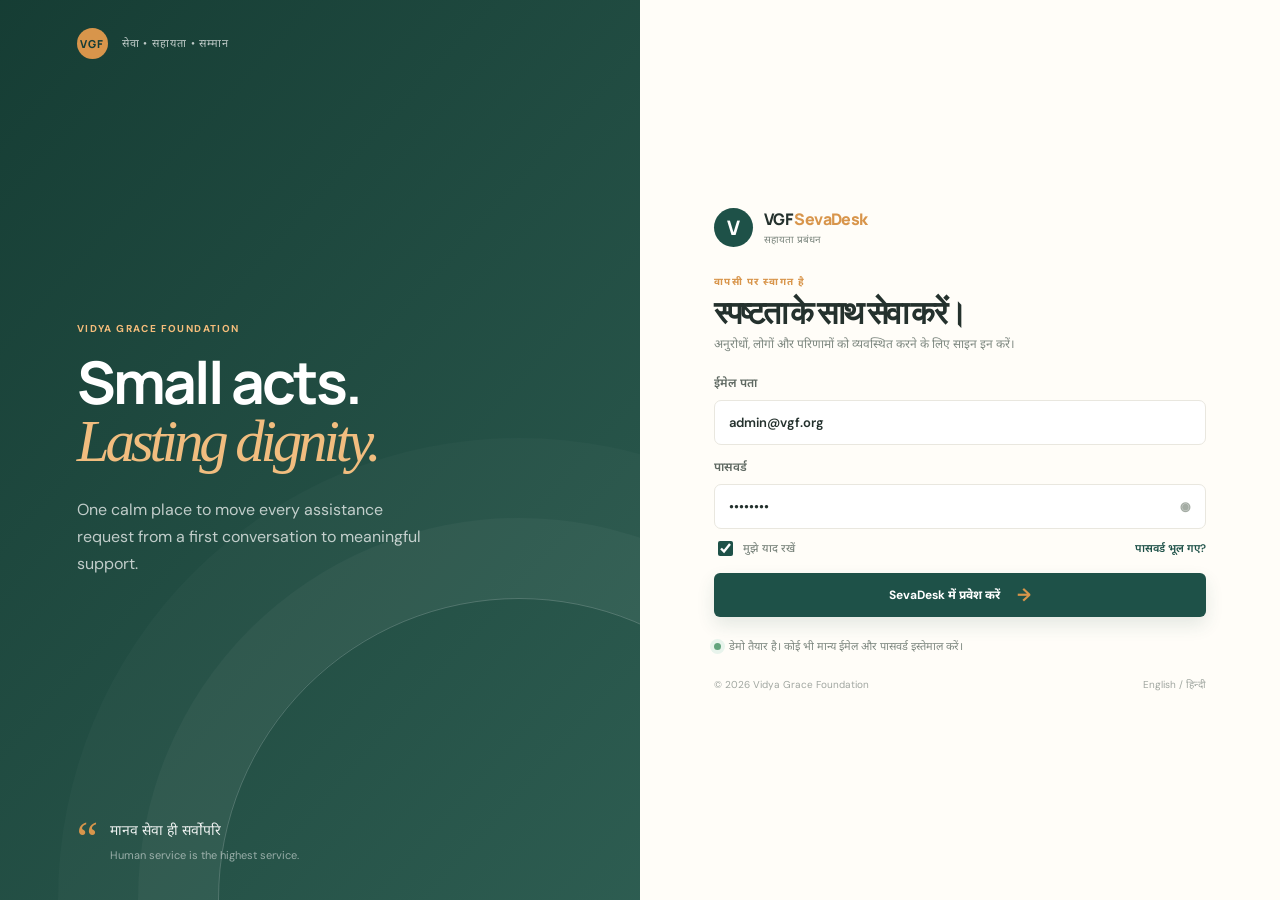
==== index.html @ 57d78b0e "Create VGF SevaDesk assistance management demo" ====
<!doctype html>
<html lang="hi">
<head>
  <meta charset="UTF-8">
  <meta name="viewport" content="width=device-width, initial-scale=1.0">
  <meta name="description" content="Vidya Grace Foundation assistance case management demo">
  <title>VGF SevaDesk | Assistance Management</title>
  <link rel="preconnect" href="https://fonts.googleapis.com">
  <link rel="preconnect" href="https://fonts.gstatic.com" crossorigin>
  <link href="https://fonts.googleapis.com/css2?family=DM+Sans:wght@400;500;600;700&family=Manrope:wght@600;700;800&family=Noto+Sans+Devanagari:wght@400;500;600;700&display=swap" rel="stylesheet">
  <link rel="stylesheet" href="styles.css">
</head>
<body>
  <div id="app" class="app-shell">
    <section id="loginView" class="login-view">
      <div class="login-art" aria-hidden="true">
        <div class="art-topline"><span class="mini-mark">VGF</span><span>सेवा • सहायता • सम्मान</span></div>
        <div class="art-copy">
          <p class="eyebrow">Vidya Grace Foundation</p>
          <h1>Small acts.<br><em>Lasting dignity.</em></h1>
          <p>One calm place to move every assistance request from a first conversation to meaningful support.</p>
        </div>
        <div class="art-quote"><span>“</span><p>मानव सेवा ही सर्वोपरि<br><small>Human service is the highest service.</small></p></div>
      </div>
      <div class="login-panel">
        <div class="login-brand"><div class="brand-symbol">V</div><div><strong>VGF <span>SevaDesk</span></strong><small>Assistance management</small></div></div>
        <div class="login-heading"><p class="eyebrow">Welcome back</p><h2>Serve with clarity.</h2><p>Sign in to coordinate requests, people and outcomes.</p></div>
        <form id="loginForm" class="login-form">
          <label>Email address<input id="loginEmail" type="email" value="admin@vgf.org" required></label>
          <label>Password<div class="password-field"><input id="loginPassword" type="password" value="vgf-demo" required><button type="button" class="icon-button" data-action="toggle-password" aria-label="Show password">◉</button></div></label>
          <div class="form-row"><label class="check-label"><input type="checkbox" checked> Remember me</label><a href="#" data-action="forgot">Forgot password?</a></div>
          <button class="primary-button full-width" type="submit">Enter SevaDesk <span>→</span></button>
        </form>
        <p class="demo-note"><span class="status-dot"></span> Demo access is ready. Use any valid email and password.</p>
        <div class="login-footer"><span>© 2026 Vidya Grace Foundation</span><span>English / हिन्दी</span></div>
      </div>
    </section>

    <section id="dashboardView" class="dashboard-view hidden">
      <aside class="sidebar">
        <div class="sidebar-brand"><div class="brand-symbol">V</div><div><strong>VGF <span>SevaDesk</span></strong><small>Assistance management</small></div></div>
        <div class="sidebar-label">Workspace</div>
        <nav class="side-nav" aria-label="Main navigation">
          <button class="nav-item active" data-view="overview"><span class="nav-icon">⌂</span><span>Overview</span></button>
          <button class="nav-item" data-view="tickets"><span class="nav-icon">▤</span><span>All requests</span><b class="nav-count">12</b></button>
          <button class="nav-item" data-view="new-ticket"><span class="nav-icon">＋</span><span>New request</span></button><button class="nav-item" data-view="process"><span class="nav-icon">⇢</span><span>Process flow</span></button>
        </nav>
        <div class="sidebar-label">Manage</div>
        <nav class="side-nav">
          <button class="nav-item" data-view="reports"><span class="nav-icon">◒</span><span>Reports</span></button>
          <button class="nav-item" data-view="settings"><span class="nav-icon">⚙</span><span>Settings</span></button>
        </nav>
        <div class="sidebar-bottom"><div class="help-card"><span class="help-icon">?</span><strong>Need a hand?</strong><p>Find guidance for your next case.</p><button data-action="help">Open help centre →</button></div><div class="sidebar-user"><div class="avatar avatar-saffron">AJ</div><div><strong>Abhinav Jain</strong><small>Administrator</small></div><button class="more-button" aria-label="More account options">•••</button></div></div>
      </aside>

      <main class="main-content">
        <header class="topbar"><div class="breadcrumbs"><span>Workspace</span><b>/</b><strong id="breadcrumbCurrent">Overview</strong></div><div class="topbar-actions"><button id="languageToggle" class="language-toggle" data-action="language">English <span>⌄</span></button><button class="bell-button" data-action="notifications" aria-label="Notifications">♧<i></i></button><div class="top-avatar avatar avatar-saffron">AJ</div></div></header>
        <div class="content-scroll">
          <section id="overviewScreen" class="screen active-screen">
            <div class="page-heading"><div><p class="eyebrow">Thursday, 20 August 2026</p><h1>Good morning, Abhinav <span>✦</span></h1><p class="page-subtitle">Here is what needs your attention today.</p></div><button class="primary-button" data-view="new-ticket">Create request <span>＋</span></button></div>
            <div class="metric-grid"><article class="metric-card metric-primary"><div class="metric-top"><span>Open requests</span><span class="metric-icon">◫</span></div><strong>24</strong><div class="metric-bottom"><span class="trend up">↗ 12%</span><span>vs. last month</span></div><div class="metric-sparkline"><i></i><i></i><i></i><i></i><i></i><i></i><i></i><i></i></div></article><article class="metric-card"><div class="metric-top"><span>Needs review</span><span class="metric-icon icon-amber">◌</span></div><strong>08</strong><div class="metric-bottom"><span class="trend warning">4 urgent</span><span>requiring action</span></div></article><article class="metric-card"><div class="metric-top"><span>Resolved this month</span><span class="metric-icon icon-green">✓</span></div><strong>61</strong><div class="metric-bottom"><span class="trend up">↗ 18%</span><span>great work</span></div></article><article class="metric-card"><div class="metric-top"><span>Average response</span><span class="metric-icon icon-coral">◷</span></div><strong>1.8 <small>days</small></strong><div class="metric-bottom"><span class="trend up">↘ 0.4 days</span><span>faster than before</span></div></article></div>
            <div class="dashboard-grid"><section class="panel recent-panel"><div class="panel-heading"><div><p class="eyebrow">Live queue</p><h2>Recent requests</h2></div><button class="text-button" data-view="tickets">View all <span>→</span></button></div><div class="ticket-table-wrap"><table class="ticket-table"><thead><tr><th>Request</th><th>Category</th><th>Received</th><th>Status</th><th></th></tr></thead><tbody id="recentTickets"></tbody></table></div></section><aside class="panel activity-panel"><div class="panel-heading"><div><p class="eyebrow">The paper trail</p><h2>Recent activity</h2></div><button class="more-button" aria-label="More activity options">•••</button></div><div id="activityList" class="activity-list"></div></aside></div>
            <div class="bottom-grid"><section class="panel focus-panel"><div class="panel-heading"><div><p class="eyebrow">Workload</p><h2>Requests by focus area</h2></div><button class="more-button" aria-label="More focus options">•••</button></div><div id="focusChart" class="focus-chart"></div></section><section class="panel mission-panel"><div class="mission-mark">♥</div><div><p class="eyebrow">Our shared why</p><h2>Every request is a person, not a number.</h2><p>Keep the process thoughtful, transparent and human.</p></div><span class="mission-line"></span></section></div>
          </section>

          <section id="ticketsScreen" class="screen"><div class="page-heading compact-heading"><div><p class="eyebrow">Casework</p><h1>All requests</h1><p class="page-subtitle">Review, assign and move assistance requests forward.</p></div><button class="primary-button" data-view="new-ticket">Create request <span>＋</span></button></div><div class="toolbar"><div class="search-box"><span>⌕</span><input id="ticketSearch" placeholder="Search by name, ticket or category..." type="search"></div><select id="statusFilter"><option value="all">All statuses</option><option value="review">Needs review</option><option value="progress">In progress</option><option value="resolved">Resolved</option></select><select id="categoryFilter"><option value="all">All categories</option><option value="medical">Jan Arogya · Medical</option><option value="mentorship">Yuva Kaushal · Mentorship</option><option value="scholarship">Yuva Kaushal · Scholarship</option><option value="women">Nari Samridhi · Women</option><option value="animal">Gaushala · Animal welfare</option><option value="legal">Legal assistance</option></select><button class="filter-button" data-action="filter">☷ <span>Filters</span></button></div><section class="panel all-tickets-panel"><div class="table-caption"><span id="resultCount">12 requests</span><span class="caption-muted">Last synced just now</span></div><div class="ticket-table-wrap"><table class="ticket-table wide-table"><thead><tr><th>Request</th><th>Category</th><th>Assigned to</th><th>Received</th><th>Status</th><th></th></tr></thead><tbody id="allTickets"></tbody></table></div></section></section>

          <section id="newTicketScreen" class="screen"><div class="page-heading compact-heading"><div><p class="eyebrow">Casework / New</p><h1>Create a request</h1><p class="page-subtitle">Capture only what is needed to begin a thoughtful review.</p></div><button class="secondary-button" data-view="tickets">Cancel</button></div><form id="ticketForm" class="request-form"><div class="form-main panel"><div class="form-section"><div class="section-number">01</div><div class="section-content"><h2>Applicant details</h2><p>We will use these details to keep the applicant informed.</p><div class="form-grid"><label>Full name *<input name="name" required placeholder="e.g. Meera Sharma"></label><label>Phone number *<input name="phone" required placeholder="+91 98 7654 3210"></label><label>Email address *<input name="email" type="email" required placeholder="name@email.com"></label><label>City / address *<input name="address" required placeholder="City or locality"></label></div></div></div><div class="form-section"><div class="section-number">02</div><div class="section-content"><h2>How can we help?</h2><p>Choose the closest focus area. The request will be routed automatically.</p><label>Assistance category *<select name="category" required><option value="">Select a category</option><option value="medical">Jan Arogya · Medical support</option><option value="mentorship">Yuva Kaushal · Mentorship</option><option value="scholarship">Yuva Kaushal · Scholarship</option><option value="women">Nari Samridhi · Women empowerment</option><option value="animal">Gaushala · Animal welfare</option><option value="legal">Legal assistance</option></select></label><label>Short description *<textarea name="summary" required rows="4" placeholder="Share a few words about the request..."></textarea></label></div></div><div class="form-section"><div class="section-number">03</div><div class="section-content"><h2>Supporting files <span class="optional-label">Optional</span></h2><p>Upload documents or images that help us understand the request. Maximum 5 MB per file.</p><label class="upload-box"><input id="fileInput" type="file" accept=".doc,.docx,.pdf,image/*" multiple><span class="upload-icon">↑</span><strong>Drop files here or browse</strong><small>DOC, DOCX, PDF or images up to 5 MB</small></label><div id="fileList" class="file-list"></div></div></div><div class="consent-row"><input type="checkbox" id="consent" required><label for="consent">I confirm the applicant has agreed to VGF using these details to review this request.</label></div></div><aside class="form-aside"><div class="routing-card"><span class="route-icon">✦</span><p class="eyebrow">Automatic routing</p><h3>Right person, sooner.</h3><p>Once submitted, SevaDesk will create a ticket and route it to the relevant VGF caseworker based on category.</p><div class="route-rule"><span>Default response goal</span><strong>Within 2 working days</strong></div></div><div class="privacy-note"><span>⊙</span><div><strong>Privacy by design</strong><p>We only collect the minimum details needed for a first review. Sensitive health information is not requested in this MVP.</p></div></div><button class="primary-button full-width" type="submit">Submit request <span>→</span></button></aside></form></section>

          <section id="peopleScreen" class="screen placeholder-screen"><div class="page-heading compact-heading"><div><p class="eyebrow">Community</p><h1>People</h1><p class="page-subtitle">Applicants and collaborators connected to VGF.</p></div><button class="primary-button" data-action="toast">Invite a collaborator <span>＋</span></button></div><div class="empty-state panel"><div class="empty-icon">♧</div><h2>People directory is next</h2><p>The first mockup keeps the focus on the request journey. Applicant profiles will appear here as requests are created.</p></div></section>
          <section id="reportsScreen" class="screen placeholder-screen"><div class="page-heading compact-heading"><div><p class="eyebrow">Insights</p><h1>Reports</h1><p class="page-subtitle">Understand response time, demand and meaningful outcomes.</p></div><button class="secondary-button" data-action="toast">Export report ↓</button></div><div class="report-cards"><div class="panel report-card"><span class="eyebrow">Requests this month</span><strong>84</strong><p class="trend up">↗ 22% from July</p></div><div class="panel report-card"><span class="eyebrow">Resolution rate</span><strong>72%</strong><p class="trend up">↗ 8% from July</p></div><div class="panel report-card"><span class="eyebrow">People supported</span><strong>61</strong><p class="trend up">Across 6 focus areas</p></div></div><div class="empty-state panel"><div class="empty-icon">◒</div><h2>Detailed reporting is being shaped</h2><p>Impact and operations reporting will live here, with exports for the VGF team.</p></div></section>
          <section id="settingsScreen" class="screen placeholder-screen"><div class="page-heading compact-heading"><div><p class="eyebrow">Workspace</p><h1>Settings</h1><p class="page-subtitle">Keep the way VGF works clear and consistent.</p></div></div><div class="settings-list panel"><div><span class="settings-icon">◎</span><div><strong>Team and permissions</strong><p>Manage administrators and caseworkers.</p></div><span>→</span></div><div><span class="settings-icon">◷</span><div><strong>Response goals</strong><p>Set category-specific response expectations.</p></div><span>→</span></div><div><span class="settings-icon">✉</span><div><strong>Notifications</strong><p>Configure email and WhatsApp updates.</p></div><span>→</span></div></div></section>
          <section id="processScreen" class="screen"><div class="page-heading compact-heading"><div><p class="eyebrow">How SevaDesk works</p><h1>The request journey</h1><p class="page-subtitle">A transparent path from a first conversation to meaningful support.</p></div><button class="primary-button" data-view="new-ticket">Start a request <span>＋</span></button></div><div class="flow-layout"><section class="panel flow-panel"><div class="panel-heading"><div><p class="eyebrow">VGF assistance workflow</p><h2>One request, six accountable steps</h2></div><span class="flow-legend"><i></i> Applicant-facing <i></i> Internal team</span></div><div class="process-line"><article class="flow-step applicant-step"><div class="step-marker">01</div><div class="step-copy"><span class="step-tag">Applicant</span><h3>Request submitted</h3><p>Anyone can share a need through the public request form.</p><small>Name, phone, email, city, category and consent</small></div></article><article class="flow-step internal-step"><div class="step-marker">02</div><div class="step-copy"><span class="step-tag">VGF reviewer</span><h3>Review & validate</h3><p>Check the request is complete, relevant and safe to process.</p><small>Approve or reject with a mandatory reason</small></div></article><article class="flow-step internal-step"><div class="step-marker">03</div><div class="step-copy"><span class="step-tag">SevaDesk</span><h3>Ticket created</h3><p>An approved request becomes a trackable VGF case.</p><small>Unique ID, event history and category captured</small></div></article><article class="flow-step internal-step"><div class="step-marker">04</div><div class="step-copy"><span class="step-tag">Auto-routing</span><h3>Caseworker assigned</h3><p>The category routes the case to the right VGF team.</p><small>Medical, mentorship, scholarship, women, animal or legal</small></div></article><article class="flow-step internal-step"><div class="step-marker">05</div><div class="step-copy"><span class="step-tag">Caseworker</span><h3>Assist & document</h3><p>Coordinate cash support, volunteer service or another suitable response.</p><small>Internal notes stay private; important events are audited</small></div></article><article class="flow-step applicant-step"><div class="step-marker">06</div><div class="step-copy"><span class="step-tag">Applicant + VGF</span><h3>Update & close</h3><p>Share a clear status and remark by email or WhatsApp.</p><small>Resolved, rejected or closed with a visible reason</small></div></article></div></section><aside class="flow-aside"><div class="panel decision-panel"><p class="eyebrow">Decision points</p><h2>Keep every handoff clear.</h2><div class="decision-row"><span class="decision-icon amber">?</span><div><strong>Needs more information</strong><p>Return to the applicant with a status and remark; do not create a ticket yet.</p></div></div><div class="decision-row"><span class="decision-icon coral">×</span><div><strong>Rejected</strong><p>Close the request with a mandatory reason visible to the applicant.</p></div></div><div class="decision-row"><span class="decision-icon green">✓</span><div><strong>Approved</strong><p>Create the ticket and auto-assign it by assistance category.</p></div></div></div><div class="panel guardrail-panel"><div class="guardrail-heading"><span>⊙</span><div><p class="eyebrow">MVP guardrails</p><h2>Trust is part of the workflow.</h2></div></div><ul><li>Collect the minimum applicant details.</li><li>Accept DOC, DOCX, PDF and images up to 5 MB.</li><li>Do not request sensitive health information in this MVP.</li><li>Keep internal notes separate from applicant remarks.</li><li>Record key status and assignment events.</li></ul></div></aside></div></section>
        </div>
      </main>
    </section>
    <div id="toast" class="toast" role="status"></div>
    <div id="ticketModal" class="modal-backdrop hidden"><div class="ticket-modal"><button class="modal-close" data-action="close-modal">×</button><div id="modalContent"></div></div></div>
  </div>
  <script src="app.js"></script>
</body>
</html>
---- styles.css ----
:root {
  --ink: #24312d;
  --muted: #7e8880;
  --soft: #a4aca4;
  --paper: #fffdf8;
  --cream: #f8f4ea;
  --line: #e9e7df;
  --green: #1e5148;
  --green-deep: #163d37;
  --green-soft: #e6f0ea;
  --saffron: #d8954b;
  --saffron-pale: #fff0d8;
  --coral: #d77565;
  --coral-pale: #fff0eb;
  --blue-pale: #e7f0f3;
  --shadow: 0 16px 45px rgba(32, 54, 45, .07);
  --radius: 12px;
}
* { box-sizing: border-box; }
html, body { margin: 0; min-height: 100%; background: var(--cream); color: var(--ink); font-family: "DM Sans", "Noto Sans Devanagari", sans-serif; }
button, input, select, textarea { font: inherit; }
button, a { -webkit-tap-highlight-color: transparent; }
button { border: 0; cursor: pointer; }
a { color: var(--green); text-decoration: none; }
.hidden { display: none !important; }
.app-shell { min-height: 100vh; }
.login-view { min-height: 100vh; display: grid; grid-template-columns: minmax(440px, 1.12fr) minmax(440px, .88fr); background: var(--paper); }
.login-art { position: relative; overflow: hidden; display: flex; flex-direction: column; justify-content: space-between; padding: 45px 7vw 52px; color: #fff; background: linear-gradient(132deg, rgba(17, 57, 48, .98), rgba(34, 84, 72, .95)), url('https://www.vidyagracefoundation.org/assets/img/normal/about_1_1.png') center/cover; }
.login-art::after { content: ""; width: 600px; height: 600px; position: absolute; bottom: -300px; right: -180px; border: 1px solid rgba(255,255,255,.2); border-radius: 50%; box-shadow: 0 0 0 80px rgba(255,255,255,.035), 0 0 0 160px rgba(255,255,255,.025); }
.art-topline { position: relative; z-index: 1; display: flex; align-items: center; gap: 14px; color: rgba(255,255,255,.72); font-size: 11px; letter-spacing: .08em; text-transform: uppercase; }
.mini-mark { display: inline-grid; place-items: center; width: 31px; height: 31px; border-radius: 50%; color: var(--green-deep); background: var(--saffron); font-family: Manrope, sans-serif; font-weight: 800; font-size: 11px; }
.art-copy { position: relative; z-index: 1; max-width: 560px; margin-top: 11vh; }
.art-copy .eyebrow { color: #f5bd7b; }
.art-copy h1 { margin: 17px 0 25px; max-width: 650px; font-family: Manrope, sans-serif; font-size: clamp(44px, 5.4vw, 77px); line-height: .98; letter-spacing: -.05em; }
.art-copy h1 em { color: #f1bd7f; font-family: Georgia, serif; font-weight: 400; letter-spacing: -.07em; }
.art-copy > p:last-child { max-width: 360px; color: rgba(255,255,255,.72); font-size: 16px; line-height: 1.7; }
.art-quote { position: relative; z-index: 1; display: flex; align-items: flex-start; gap: 12px; }
.art-quote > span { color: var(--saffron); font-family: Georgia, serif; font-size: 48px; line-height: .8; }
.art-quote p { margin: 0; font-family: "Noto Sans Devanagari", sans-serif; font-size: 14px; line-height: 1.7; color: rgba(255,255,255,.92); }
.art-quote small { color: rgba(255,255,255,.52); font: 11px "DM Sans", sans-serif; }
.login-panel { display: flex; flex-direction: column; justify-content: center; max-width: 510px; width: 100%; padding: 54px 8vw; margin: auto; }
.login-brand, .sidebar-brand { display: flex; align-items: center; gap: 11px; }
.brand-symbol { display: grid; place-items: center; flex: 0 0 auto; width: 39px; height: 39px; border-radius: 50%; color: #fff; background: var(--green); font: 800 20px Manrope, sans-serif; }
.login-brand strong, .sidebar-brand strong { display: block; font: 800 16px Manrope, sans-serif; letter-spacing: -.04em; }
.login-brand strong span, .sidebar-brand strong span { color: var(--saffron); }
.login-brand small, .sidebar-brand small { display: block; margin-top: 3px; color: var(--muted); font-size: 10px; }
.login-heading { margin: 78px 0 36px; }
.eyebrow { margin: 0; color: var(--saffron); font-size: 10px; font-weight: 700; letter-spacing: .14em; line-height: 1.4; text-transform: uppercase; }
.login-heading h2 { margin: 9px 0 9px; font: 800 38px Manrope, sans-serif; letter-spacing: -.055em; }
.login-heading > p:last-child { margin: 0; color: var(--muted); font-size: 14px; }
.login-form { display: grid; gap: 20px; }
label { display: grid; gap: 8px; color: #5f6962; font-size: 12px; font-weight: 600; }
input, select, textarea { width: 100%; border: 1px solid var(--line); border-radius: 7px; outline: 0; color: var(--ink); background: #fff; padding: 13px 14px; font-size: 13px; transition: border .2s, box-shadow .2s; }
input:focus, select:focus, textarea:focus { border-color: var(--saffron); box-shadow: 0 0 0 3px rgba(216,149,75,.13); }
.password-field { position: relative; }
.password-field input { padding-right: 42px; }
.icon-button { position: absolute; top: 50%; right: 6px; width: 31px; height: 31px; transform: translateY(-50%); color: var(--soft); background: transparent; font-size: 13px; }
.form-row { display: flex; justify-content: space-between; align-items: center; margin-top: -5px; font-size: 11px; }
.form-row a { color: var(--green); font-weight: 600; }
.check-label { display: flex; align-items: center; gap: 7px; color: var(--muted); font-size: 11px; font-weight: 500; }
.check-label input, .consent-row input { width: 15px; height: 15px; accent-color: var(--green); }
.primary-button, .secondary-button { display: inline-flex; justify-content: center; align-items: center; gap: 17px; min-height: 44px; padding: 0 18px; border-radius: 6px; font-size: 12px; font-weight: 700; transition: transform .2s, box-shadow .2s, background .2s; }
.primary-button { color: #fff; background: var(--green); box-shadow: 0 8px 18px rgba(30,81,72,.12); }
.primary-button:hover { background: var(--green-deep); box-shadow: 0 12px 22px rgba(30,81,72,.2); transform: translateY(-1px); }
.primary-button span { color: var(--saffron); font-size: 18px; line-height: 0; }
.secondary-button { color: var(--green); background: #fff; border: 1px solid var(--line); }
.secondary-button:hover { border-color: var(--green); }
.full-width { width: 100%; }
.demo-note { display: flex; align-items: center; gap: 8px; margin: 22px 0 0; color: var(--muted); font-size: 11px; }
.status-dot { width: 7px; height: 7px; border-radius: 50%; background: #63a47d; box-shadow: 0 0 0 4px #e8f4ec; }
.login-footer { display: flex; justify-content: space-between; margin-top: 72px; color: #a0a6a0; font-size: 10px; }
.dashboard-view { display: flex; min-height: 100vh; background: var(--cream); }
.sidebar { position: fixed; z-index: 5; top: 0; bottom: 0; left: 0; display: flex; flex-direction: column; width: 245px; padding: 30px 18px 18px; border-right: 1px solid var(--line); background: var(--paper); }
.sidebar-brand { padding: 0 13px 39px; }
.sidebar-label { padding: 0 13px; margin: 0 0 13px; color: #b0b4ad; font-size: 9px; font-weight: 700; letter-spacing: .13em; text-transform: uppercase; }
.sidebar-label:not(:first-of-type) { margin-top: 31px; }
.side-nav { display: grid; gap: 4px; }
.nav-item { position: relative; display: flex; align-items: center; gap: 13px; width: 100%; height: 42px; padding: 0 13px; border-radius: 6px; color: #78817a; background: transparent; text-align: left; font-size: 12px; font-weight: 600; }
.nav-item:hover { color: var(--green); background: #f6f7f3; }
.nav-item.active { color: var(--green); background: var(--green-soft); }
.nav-item.active::before { content: ""; position: absolute; left: 0; width: 3px; height: 18px; border-radius: 0 3px 3px 0; background: var(--saffron); }
.nav-icon { display: grid; place-items: center; width: 18px; color: inherit; font-size: 16px; font-weight: 400; }
.nav-count { margin-left: auto; display: grid; place-items: center; width: 21px; height: 21px; border-radius: 50%; color: var(--green); background: #fff; font-size: 10px; }
.sidebar-bottom { margin-top: auto; }
.help-card { padding: 16px; border-radius: 9px; background: #f8f1df; }
.help-icon { display: grid; place-items: center; width: 25px; height: 25px; border-radius: 50%; color: var(--green); background: var(--saffron); font-weight: 700; }
.help-card strong { display: block; margin-top: 12px; font: 700 12px Manrope, sans-serif; }
.help-card p { margin: 5px 0 13px; color: #879087; font-size: 10px; line-height: 1.5; }
.help-card button { padding: 0; color: var(--green); background: transparent; font-size: 10px; font-weight: 700; }
.sidebar-user { display: flex; align-items: center; gap: 9px; padding: 25px 8px 0; }
.sidebar-user strong { display: block; font-size: 11px; }
.sidebar-user small { display: block; margin-top: 3px; color: var(--muted); font-size: 9px; }
.avatar { display: grid; place-items: center; flex: 0 0 auto; width: 31px; height: 31px; border-radius: 50%; font-size: 10px; font-weight: 700; }
.avatar-saffron { color: #714a20; background: #f5c889; }
.more-button { margin-left: auto; color: #9aa19a; background: transparent; letter-spacing: 2px; }
.main-content { width: calc(100% - 245px); margin-left: 245px; }
.topbar { display: flex; justify-content: space-between; align-items: center; height: 80px; padding: 0 54px; border-bottom: 1px solid var(--line); background: rgba(255,253,248,.72); }
.breadcrumbs { display: flex; align-items: center; gap: 10px; color: #a0a79f; font-size: 11px; }
.breadcrumbs b { color: #c8ccc5; font-weight: 400; }
.breadcrumbs strong { color: var(--ink); font-weight: 600; }
.topbar-actions { display: flex; align-items: center; gap: 19px; }
.language-toggle, .bell-button { color: var(--muted); background: transparent; font-size: 11px; }
.language-toggle span { margin-left: 4px; color: var(--saffron); font-size: 14px; }
.bell-button { position: relative; font-size: 17px; transform: rotate(180deg); }
.bell-button i { position: absolute; top: 0; right: -2px; width: 5px; height: 5px; border: 1px solid #fff; border-radius: 50%; background: var(--coral); }
.top-avatar { width: 34px; height: 34px; }
.content-scroll { max-width: 1470px; padding: 46px 54px 70px; margin: auto; }
.screen { display: none; animation: rise-in .38s ease both; }
.screen.active-screen { display: block; }
@keyframes rise-in { from { opacity: 0; transform: translateY(8px); } to { opacity: 1; transform: none; } }
.page-heading { display: flex; justify-content: space-between; align-items: flex-end; margin-bottom: 34px; }
.page-heading h1 { margin: 8px 0 7px; font: 800 clamp(26px, 3vw, 35px) Manrope, sans-serif; letter-spacing: -.06em; }
.page-heading h1 span { color: var(--saffron); font-size: 19px; vertical-align: top; }
.page-subtitle { margin: 0; color: var(--muted); font-size: 13px; }
.compact-heading { margin-bottom: 29px; }
.metric-grid { display: grid; grid-template-columns: repeat(4, 1fr); gap: 15px; margin-bottom: 27px; }
.metric-card { position: relative; overflow: hidden; min-height: 145px; padding: 19px 20px; border: 1px solid var(--line); border-radius: var(--radius); background: var(--paper); }
.metric-card.metric-primary { color: #fff; border-color: var(--green); background: var(--green); }
.metric-top, .metric-bottom { display: flex; justify-content: space-between; align-items: center; }
.metric-top { color: #89928a; font-size: 11px; font-weight: 600; }
.metric-primary .metric-top { color: rgba(255,255,255,.7); }
.metric-icon { display: grid; place-items: center; width: 27px; height: 27px; border-radius: 50%; color: var(--green); background: var(--green-soft); font-size: 14px; }
.icon-amber { color: #9d6626; background: var(--saffron-pale); }
.icon-green { color: #438165; background: var(--green-soft); }
.icon-coral { color: var(--coral); background: var(--coral-pale); }
.metric-primary .metric-icon { color: var(--green); background: #f3ce98; }
.metric-card > strong { display: block; margin: 16px 0 14px; font: 800 32px Manrope, sans-serif; letter-spacing: -.08em; }
.metric-card > strong small { font-size: 14px; letter-spacing: 0; }
.metric-bottom { justify-content: flex-start; gap: 8px; color: #a0a79f; font-size: 10px; }
.metric-primary .metric-bottom { color: rgba(255,255,255,.55); }
.trend { font-weight: 700; }
.trend.up { color: #4f9a72; }
.metric-primary .trend.up { color: #aad9a9; }
.trend.warning { color: #cc934c; }
.metric-sparkline { position: absolute; right: 0; bottom: 0; left: 0; display: flex; align-items: flex-end; gap: 4px; height: 30px; padding: 0 19px; opacity: .25; }
.metric-sparkline i { display: block; flex: 1; border-radius: 3px 3px 0 0; background: #f0b570; }
.metric-sparkline i:nth-child(1) { height: 22%; }.metric-sparkline i:nth-child(2) { height: 50%; }.metric-sparkline i:nth-child(3) { height: 38%; }.metric-sparkline i:nth-child(4) { height: 65%; }.metric-sparkline i:nth-child(5) { height: 54%; }.metric-sparkline i:nth-child(6) { height: 85%; }.metric-sparkline i:nth-child(7) { height: 74%; }.metric-sparkline i:nth-child(8) { height: 100%; }
.dashboard-grid, .bottom-grid { display: grid; grid-template-columns: minmax(0, 1.65fr) minmax(295px, .85fr); gap: 18px; margin-bottom: 18px; }
.bottom-grid { grid-template-columns: minmax(0, 1.05fr) minmax(295px, .95fr); }
.panel { border: 1px solid var(--line); border-radius: var(--radius); background: var(--paper); }
.panel-heading { display: flex; justify-content: space-between; align-items: flex-start; padding: 22px 23px 18px; }
.panel-heading h2 { margin: 7px 0 0; font: 700 17px Manrope, sans-serif; letter-spacing: -.045em; }
.text-button { padding: 4px 0; color: var(--green); background: transparent; font-size: 11px; font-weight: 700; }.text-button span { margin-left: 8px; color: var(--saffron); font-size: 16px; }
.ticket-table-wrap { overflow-x: auto; }
.ticket-table { width: 100%; border-collapse: collapse; min-width: 550px; }
.ticket-table th { padding: 9px 23px 11px; border-bottom: 1px solid var(--line); color: #acb1ab; font-size: 9px; font-weight: 700; text-align: left; text-transform: uppercase; letter-spacing: .07em; white-space: nowrap; }
.ticket-table td { padding: 15px 23px; border-bottom: 1px solid #f0eee8; color: #7e8780; font-size: 11px; white-space: nowrap; }.ticket-table tr:last-child td { border-bottom: 0; }.ticket-table tbody tr { transition: background .2s; }.ticket-table tbody tr:hover { background: #fbfaf5; }
.request-person { display: flex; align-items: center; gap: 9px; min-width: 170px; color: var(--ink); font-weight: 700; }.request-person .avatar { width: 27px; height: 27px; font-size: 9px; }.request-person small { display: block; margin-top: 3px; color: var(--soft); font-size: 9px; font-weight: 500; }
.category-cell { color: #59655d !important; font-weight: 600; }.category-cell small { display: block; margin-top: 3px; color: var(--soft); font-size: 9px; font-weight: 400; }.category-icon { display: inline-grid; place-items: center; width: 20px; height: 20px; margin-right: 6px; vertical-align: middle; border-radius: 50%; background: var(--green-soft); }.category-icon img { width: 13px; height: 13px; object-fit: contain; }
.status-pill { display: inline-flex; align-items: center; gap: 6px; padding: 5px 9px; border-radius: 20px; font-size: 9px; font-weight: 700; }.status-pill::before { content: ""; width: 5px; height: 5px; border-radius: 50%; background: currentColor; }.status-review { color: #b77b2f; background: var(--saffron-pale); }.status-progress { color: #527f96; background: var(--blue-pale); }.status-resolved { color: #4e8a68; background: var(--green-soft); }.status-rejected { color: #b66259; background: var(--coral-pale); }
.row-action { width: 27px; height: 27px; color: #a0a79f; border-radius: 50%; background: transparent; }.row-action:hover { color: var(--green); background: var(--green-soft); }
.activity-panel { overflow: hidden; }.activity-list { padding: 0 23px 20px; }.activity-item { position: relative; display: flex; gap: 12px; padding: 13px 0; }.activity-item:not(:last-child)::after { content: ""; position: absolute; top: 41px; bottom: -7px; left: 13px; width: 1px; background: var(--line); }.activity-icon { position: relative; z-index: 1; display: grid; place-items: center; width: 27px; height: 27px; border: 4px solid var(--paper); border-radius: 50%; color: var(--green); background: var(--green-soft); font-size: 10px; }.activity-icon.amber { color: #ad7635; background: var(--saffron-pale); }.activity-icon.coral { color: var(--coral); background: var(--coral-pale); }.activity-item p { margin: 0; color: #68726a; font-size: 10px; line-height: 1.5; }.activity-item p strong { color: var(--ink); }.activity-item small { display: block; margin-top: 4px; color: #b1b5af; font-size: 9px; }
.focus-chart { display: grid; gap: 15px; padding: 0 23px 24px; }.focus-row { display: grid; grid-template-columns: 125px 1fr 30px; align-items: center; gap: 12px; color: #7d867e; font-size: 10px; }.focus-label { overflow: hidden; text-overflow: ellipsis; white-space: nowrap; }.bar-track { height: 6px; overflow: hidden; border-radius: 10px; background: #f0eee8; }.bar-fill { height: 100%; border-radius: inherit; background: var(--green); }.focus-row:nth-child(2) .bar-fill { background: var(--saffron); }.focus-row:nth-child(3) .bar-fill { background: var(--coral); }.focus-row:nth-child(4) .bar-fill { background: #6e9a9b; }.focus-number { color: var(--ink); font-weight: 700; text-align: right; }
.mission-panel { position: relative; overflow: hidden; display: flex; align-items: flex-start; gap: 17px; min-height: 174px; padding: 26px; border: 0; color: #fff; background: var(--green); }.mission-panel::after { content: ""; position: absolute; right: -100px; bottom: -150px; width: 350px; height: 350px; border: 1px solid rgba(255,255,255,.16); border-radius: 50%; box-shadow: 0 0 0 40px rgba(255,255,255,.03), 0 0 0 80px rgba(255,255,255,.03); }.mission-mark { display: grid; place-items: center; flex: 0 0 auto; width: 38px; height: 38px; border-radius: 50%; color: var(--green); background: var(--saffron); font-size: 17px; }.mission-panel .eyebrow { color: #f0b873; }.mission-panel h2 { position: relative; z-index: 1; max-width: 280px; margin: 8px 0 10px; font: 700 20px Manrope, sans-serif; line-height: 1.18; letter-spacing: -.055em; }.mission-panel p:last-child { position: relative; z-index: 1; max-width: 260px; margin: 0; color: rgba(255,255,255,.6); font-size: 11px; line-height: 1.5; }
.toolbar { display: flex; align-items: center; gap: 9px; margin-bottom: 16px; }.search-box { position: relative; flex: 1; max-width: 425px; }.search-box span { position: absolute; top: 50%; left: 14px; color: var(--soft); font-size: 18px; transform: translateY(-52%); }.search-box input { padding-left: 38px; }.toolbar select { width: auto; min-width: 145px; color: #707a72; background: var(--paper); }.filter-button { display: inline-flex; align-items: center; gap: 8px; height: 44px; padding: 0 14px; border: 1px solid var(--line); border-radius: 7px; color: var(--green); background: var(--paper); font-size: 12px; font-weight: 700; }.all-tickets-panel { padding-bottom: 10px; }.table-caption { display: flex; justify-content: space-between; padding: 18px 23px 3px; color: var(--green); font-size: 11px; font-weight: 700; }.caption-muted { color: var(--soft); font-weight: 400; }
.request-form { display: grid; grid-template-columns: minmax(0, 1fr) 305px; align-items: start; gap: 18px; }.form-main { padding: 0 28px; }.form-section { display: grid; grid-template-columns: 43px 1fr; gap: 17px; padding: 29px 0; border-bottom: 1px solid var(--line); }.section-number { color: var(--saffron); font: 700 11px Manrope, sans-serif; }.section-content h2 { margin: 0 0 5px; font: 700 17px Manrope, sans-serif; letter-spacing: -.04em; }.section-content > p { margin: 0 0 20px; color: var(--muted); font-size: 11px; line-height: 1.5; }.form-grid { display: grid; grid-template-columns: 1fr 1fr; gap: 17px; }.section-content > label { margin-top: 17px; }.optional-label { color: var(--soft); font: 500 10px "DM Sans", sans-serif; letter-spacing: 0; }.upload-box { display: flex; align-items: center; flex-direction: column; gap: 6px; padding: 25px; border: 1px dashed #d6d8d0; border-radius: 8px; color: var(--green); background: #fcfcf8; text-align: center; cursor: pointer; }.upload-box input { display: none; }.upload-icon { display: grid; place-items: center; width: 30px; height: 30px; margin-bottom: 5px; border-radius: 50%; color: var(--green); background: var(--green-soft); font-size: 19px; }.upload-box strong { font-size: 11px; }.upload-box small { color: var(--soft); font-size: 9px; }.file-list { display: grid; gap: 6px; margin-top: 10px; }.file-chip { display: flex; justify-content: space-between; padding: 8px 10px; border-radius: 5px; color: #627068; background: var(--green-soft); font-size: 10px; }.consent-row { display: flex; align-items: flex-start; gap: 9px; padding: 24px 0 28px; }.consent-row label { display: block; color: var(--muted); font-size: 10px; font-weight: 400; line-height: 1.5; }.form-aside { display: grid; gap: 14px; }.routing-card { padding: 24px; border-radius: var(--radius); color: #fff; background: var(--green); }.route-icon { display: grid; place-items: center; width: 30px; height: 30px; margin-bottom: 23px; border-radius: 50%; color: var(--green); background: var(--saffron); }.routing-card .eyebrow { color: #f2b974; }.routing-card h3 { margin: 9px 0 10px; font: 700 20px Manrope, sans-serif; letter-spacing: -.05em; }.routing-card > p:not(.eyebrow) { margin: 0; color: rgba(255,255,255,.65); font-size: 11px; line-height: 1.6; }.route-rule { display: flex; justify-content: space-between; gap: 8px; padding-top: 20px; margin-top: 23px; border-top: 1px solid rgba(255,255,255,.13); color: rgba(255,255,255,.58); font-size: 9px; }.route-rule strong { color: #f1c384; font-size: 10px; }.privacy-note { display: flex; gap: 11px; padding: 17px; border: 1px solid #e9dfcb; border-radius: var(--radius); background: #fffaf0; }.privacy-note > span { color: var(--saffron); font-size: 17px; }.privacy-note strong { font-size: 11px; }.privacy-note p { margin: 5px 0 0; color: var(--muted); font-size: 10px; line-height: 1.5; }
.empty-state { display: grid; place-items: center; min-height: 280px; padding: 50px; text-align: center; }.empty-icon { display: grid; place-items: center; width: 46px; height: 46px; border-radius: 50%; color: var(--green); background: var(--green-soft); font-size: 22px; }.empty-state h2 { margin: 17px 0 7px; font: 700 19px Manrope, sans-serif; letter-spacing: -.05em; }.empty-state p { max-width: 370px; margin: 0; color: var(--muted); font-size: 12px; line-height: 1.6; }.report-cards { display: grid; grid-template-columns: repeat(3,1fr); gap: 15px; margin-bottom: 18px; }.report-card { padding: 22px; }.report-card strong { display: block; margin: 15px 0 8px; font: 800 33px Manrope, sans-serif; letter-spacing: -.07em; }.report-card p { margin: 0; font-size: 10px; }.settings-list { padding: 0 23px; }.settings-list > div { display: flex; align-items: center; gap: 14px; padding: 20px 0; border-bottom: 1px solid var(--line); }.settings-list > div:last-child { border: 0; }.settings-list > div > span:last-child { margin-left: auto; color: var(--saffron); font-size: 19px; }.settings-icon { display: grid; place-items: center; width: 30px; height: 30px; border-radius: 50%; color: var(--green); background: var(--green-soft); }.settings-list strong { font-size: 12px; }.settings-list p { margin: 4px 0 0; color: var(--muted); font-size: 10px; }
.flow-layout { display: grid; grid-template-columns: minmax(0, 1.45fr) minmax(285px, .75fr); gap: 18px; }.flow-panel { overflow: hidden; }.flow-legend { display: flex; align-items: center; gap: 5px 8px; color: var(--soft); font-size: 9px; }.flow-legend i { width: 7px; height: 7px; border-radius: 50%; background: var(--saffron); }.flow-legend i:nth-of-type(2) { margin-left: 7px; background: var(--green); }.process-line { position: relative; display: grid; gap: 0; padding: 6px 28px 29px; }.process-line::before { content: ""; position: absolute; top: 23px; bottom: 23px; left: 52px; width: 1px; background: #dbe6df; }.flow-step { position: relative; z-index: 1; display: grid; grid-template-columns: 49px 1fr; gap: 16px; padding: 12px 0; }.step-marker { display: grid; place-items: center; width: 33px; height: 33px; border: 5px solid var(--paper); border-radius: 50%; color: var(--green); background: var(--green-soft); box-shadow: 0 0 0 1px #d4e3d9; font: 700 9px Manrope, sans-serif; }.applicant-step .step-marker { color: #9b6628; background: var(--saffron-pale); box-shadow: 0 0 0 1px #ead4ac; }.step-copy { padding: 1px 0 10px; }.step-tag { display: inline-block; margin-bottom: 5px; color: var(--saffron); font-size: 9px; font-weight: 700; letter-spacing: .1em; text-transform: uppercase; }.internal-step .step-tag { color: var(--green); }.step-copy h3 { margin: 0 0 5px; font: 700 14px Manrope, sans-serif; letter-spacing: -.04em; }.step-copy p { margin: 0 0 5px; color: #68736a; font-size: 11px; line-height: 1.5; }.step-copy small { color: var(--soft); font-size: 9px; }.flow-aside { display: grid; align-content: start; gap: 18px; }.decision-panel, .guardrail-panel { padding: 22px; }.decision-panel h2, .guardrail-panel h2 { margin: 8px 0 19px; font: 700 18px Manrope, sans-serif; letter-spacing: -.05em; }.decision-row { display: flex; gap: 11px; padding: 14px 0; border-top: 1px solid var(--line); }.decision-icon { display: grid; place-items: center; flex: 0 0 auto; width: 27px; height: 27px; border-radius: 50%; font-weight: 700; }.decision-icon.amber { color: #a36d2c; background: var(--saffron-pale); }.decision-icon.coral { color: var(--coral); background: var(--coral-pale); }.decision-icon.green { color: #4e8a68; background: var(--green-soft); }.decision-row strong { display: block; margin: 1px 0 4px; font-size: 11px; }.decision-row p { margin: 0; color: var(--muted); font-size: 10px; line-height: 1.5; }.guardrail-panel { color: #fff; border-color: var(--green); background: var(--green); }.guardrail-heading { display: flex; gap: 11px; }.guardrail-heading > span { display: grid; place-items: center; flex: 0 0 auto; width: 29px; height: 29px; border-radius: 50%; color: var(--green); background: var(--saffron); }.guardrail-panel .eyebrow { color: #f0b873; }.guardrail-panel h2 { margin-bottom: 16px; }.guardrail-panel ul { display: grid; gap: 10px; padding: 16px 0 0 17px; margin: 0; border-top: 1px solid rgba(255,255,255,.15); color: rgba(255,255,255,.7); font-size: 10px; line-height: 1.5; }
.toast { position: fixed; z-index: 20; right: 25px; bottom: 25px; max-width: 340px; padding: 13px 17px; border-radius: 6px; color: #fff; background: var(--green-deep); box-shadow: var(--shadow); font-size: 11px; opacity: 0; pointer-events: none; transform: translateY(10px); transition: opacity .25s, transform .25s; }.toast.show { opacity: 1; transform: none; }.modal-backdrop { position: fixed; z-index: 15; inset: 0; display: grid; place-items: center; padding: 20px; background: rgba(22,61,55,.45); backdrop-filter: blur(4px); }.ticket-modal { position: relative; width: min(560px, 100%); max-height: 90vh; overflow: auto; padding: 30px; border-radius: 12px; background: var(--paper); box-shadow: 0 20px 70px rgba(16,43,38,.22); }.modal-close { position: absolute; top: 17px; right: 18px; width: 28px; height: 28px; border-radius: 50%; color: var(--muted); background: #f4f1e9; font-size: 19px; }.modal-kicker { color: var(--saffron); font-size: 10px; font-weight: 700; letter-spacing: .13em; text-transform: uppercase; }.modal-title { margin: 8px 0 4px; font: 700 24px Manrope, sans-serif; letter-spacing: -.05em; }.modal-subtitle { margin: 0 0 22px; color: var(--muted); font-size: 12px; }.detail-grid { display: grid; grid-template-columns: 1fr 1fr; gap: 14px; padding: 18px 0; border-top: 1px solid var(--line); }.detail-item span { display: block; margin-bottom: 5px; color: var(--soft); font-size: 9px; text-transform: uppercase; letter-spacing: .07em; }.detail-item strong { font-size: 11px; }.modal-remark { padding: 15px; border-radius: 7px; color: #65736a; background: #f6f6ef; font-size: 11px; line-height: 1.6; }.modal-actions { display: flex; gap: 9px; margin-top: 22px; }.modal-actions select { flex: 1; }.modal-actions .primary-button { flex: 0 0 auto; }
@media (max-width: 1100px) { .login-view { grid-template-columns: 1fr; }.login-art { min-height: 380px; padding: 35px 8vw; }.art-copy { margin-top: 0; }.login-panel { max-width: 600px; padding: 62px 8vw; }.login-heading { margin-top: 0; }.sidebar { width: 210px; }.main-content { width: calc(100% - 210px); margin-left: 210px; }.topbar, .content-scroll { padding-right: 35px; padding-left: 35px; }.metric-grid { grid-template-columns: repeat(2, 1fr); }.flow-layout { grid-template-columns: 1fr; }.flow-aside { grid-template-columns: 1fr 1fr; } }
@media (max-width: 790px) { .sidebar { position: relative; width: 100%; height: auto; min-height: 0; padding: 16px; border-right: 0; border-bottom: 1px solid var(--line); overflow: hidden; }.sidebar-brand { padding: 0 5px 16px; }.sidebar-label, .sidebar-bottom { display: none; }.side-nav { display: flex; width: 100%; max-width: 100%; overflow-x: auto; gap: 3px; }.nav-item { width: auto; flex: 0 0 auto; padding: 0 12px; }.nav-item.active::before { top: auto; right: 15px; bottom: 0; left: 15px; width: auto; height: 3px; }.dashboard-view { display: block; width: 100%; max-width: 100%; overflow: hidden; }.main-content { width: 100%; max-width: 100%; margin-left: 0; overflow: hidden; }.topbar { height: 60px; padding: 0 19px; }.content-scroll { width: 100%; max-width: 100%; overflow: hidden; padding: 31px 19px 50px; }.panel, .screen { max-width: 100%; }.dashboard-grid, .bottom-grid, .request-form { grid-template-columns: minmax(0, 1fr); }.metric-grid { gap: 10px; }.metric-card { min-height: 135px; padding: 15px; }.page-heading { align-items: flex-start; flex-direction: column; gap: 19px; }.page-heading > button { align-self: flex-start; }.toolbar { align-items: stretch; flex-wrap: wrap; }.search-box { flex: 1 1 100%; max-width: none; }.toolbar select { flex: 1; min-width: 0; }.filter-button { flex: 0 0 auto; }.form-aside { order: -1; }.flow-aside { grid-template-columns: 1fr; }.flow-legend { display: none; }.process-line { padding-right: 16px; padding-left: 16px; }.process-line::before { left: 40px; }.flow-step { grid-template-columns: 39px 1fr; gap: 11px; }.login-view { display: block; }.login-art { min-height: 390px; }.login-panel { padding: 40px 27px 30px; }.login-footer { margin-top: 48px; } }
@media (max-width: 480px) { .art-copy h1 { font-size: 45px; }.art-copy > p:last-child { font-size: 14px; }.metric-card > strong { font-size: 27px; }.metric-bottom { display: block; line-height: 1.7; }.form-grid, .report-cards { grid-template-columns: 1fr; }.panel-heading { padding-right: 16px; padding-left: 16px; }.activity-list, .focus-chart { padding-right: 16px; padding-left: 16px; }.ticket-table th, .ticket-table td { padding-right: 12px; padding-left: 12px; }.wide-table { min-width: 740px; }.topbar-actions { gap: 12px; }.breadcrumbs span, .breadcrumbs b { display: none; }.login-footer { gap: 20px; font-size: 9px; } }
#peopleScreen { display: none !important; }
body { font-size: 14px; }
.nav-item { font-size: 13px; }
.topbar, .breadcrumbs { font-size: 12px; }
.page-subtitle { font-size: 14px; }
.metric-top { font-size: 12px; }
.metric-bottom { font-size: 11px; }
.ticket-table th { font-size: 10px; }
.ticket-table td { font-size: 12px; }
.ticket-table td small, .request-person small, .category-cell small { font-size: 10px; }
.activity-item p, .decision-row p, .step-copy p, .step-copy small, .privacy-note p { font-size: 11px; }
.flow-legend, .scenario-heading > span, .scenario-start small, .scenario-branch small { font-size: 10px; }
body { zoom: 1; }
@media (min-width: 600px) {
  html, body { overflow: hidden; }
  .login-view { min-height: 100vh; height: 100vh; grid-template-columns: minmax(0, 1fr) minmax(0, 1fr); overflow: hidden; }
  .login-art { padding: 28px 6vw 32px; }
  .art-copy { margin-top: 4vh; }
  .art-copy h1 { font-size: clamp(38px, 4.6vw, 62px); }
  .login-panel { max-width: 620px; padding: 28px 5vw; }
  .login-heading { margin: 28px 0 22px; }
  .login-heading h2 { margin: 7px 0; font-size: 32px; line-height: 1.05; }
  .login-heading > p:last-child { font-size: 12px; line-height: 1.45; }
  .login-form { gap: 14px; }
  .login-footer { margin-top: 24px; }
  .dashboard-view { height: 100vh; overflow: hidden; }
  .main-content { height: 100vh; overflow: hidden; }
  .content-scroll { height: calc(100vh - 80px); overflow: hidden; padding: 25px 36px 28px; }
  #overviewScreen .page-heading { margin-bottom: 18px; }
  #overviewScreen .page-heading h1 { margin-top: 4px; margin-bottom: 4px; font-size: 28px; }
  #overviewScreen .page-subtitle { font-size: 12px; }
  #overviewScreen .metric-grid { gap: 10px; margin-bottom: 15px; }
  #overviewScreen .metric-card { min-height: 105px; padding: 13px 15px; }
  #overviewScreen .metric-card > strong { margin: 8px 0 7px; font-size: 26px; }
  #overviewScreen .metric-top { font-size: 10px; }
  #overviewScreen .metric-bottom { font-size: 9px; }
  #overviewScreen .dashboard-grid { gap: 12px; margin-bottom: 0; }
  #overviewScreen .panel-heading { padding: 15px 17px 11px; }
  #overviewScreen .panel-heading h2 { margin-top: 5px; font-size: 15px; }
  #overviewScreen .recent-panel .ticket-table-wrap, #overviewScreen .activity-list { max-height: 205px; overflow-y: auto; }
  #overviewScreen .ticket-table th { padding: 7px 17px 8px; font-size: 8px; }
  #overviewScreen .ticket-table td { padding: 10px 17px; font-size: 10px; }
  #overviewScreen .bottom-grid { display: none; }
}
@media (min-width: 900px) {
  #overviewScreen .metric-grid { grid-template-columns: repeat(4, minmax(0, 1fr)); }
}
.scenario-map { margin: 14px 28px 28px; padding: 22px; border: 1px solid #eadfcb; border-radius: 10px; background: #fffaf0; }.scenario-heading { display: flex; justify-content: space-between; align-items: flex-start; margin-bottom: 20px; }.scenario-heading h2 { margin: 7px 0 0; font: 700 16px Manrope, sans-serif; letter-spacing: -.045em; }.scenario-heading > span { padding: 5px 9px; border-radius: 20px; color: #a36d2c; background: #fff0d8; font-size: 9px; font-weight: 700; }.scenario-route { display: grid; grid-template-columns: 175px 1fr; gap: 25px; align-items: center; }.scenario-start { position: relative; padding: 15px; border: 1px solid #d7e4dc; border-radius: 8px; background: #fff; }.scenario-node { display: grid; place-items: center; width: 25px; height: 25px; margin-bottom: 9px; border-radius: 50%; color: var(--green); background: var(--green-soft); font: 700 9px Manrope, sans-serif; }.scenario-start strong, .scenario-branch strong { display: block; font-size: 11px; }.scenario-start small, .scenario-branch small { display: block; margin-top: 5px; color: var(--muted); font-size: 9px; line-height: 1.45; }.scenario-branches { display: grid; gap: 9px; }.scenario-branch { display: grid; grid-template-columns: 105px 1fr; align-items: center; gap: 10px; }.branch-label { font-size: 9px; font-weight: 700; letter-spacing: .04em; text-align: right; }.yes-branch .branch-label { color: #4e8a68; }.info-branch .branch-label { color: #a36d2c; }.no-branch .branch-label { color: var(--coral); }.branch-path { position: relative; display: flex; align-items: center; gap: 10px; }.branch-path i { display: block; width: 24px; height: 1px; background: #cfdcd3; }.branch-path article { flex: 1; padding: 9px 11px; border-left: 3px solid #70a27e; border-radius: 5px; background: #fff; }.info-branch .branch-path article { border-left-color: var(--saffron); }.no-branch .branch-path article { border-left-color: var(--coral); }
@media (max-width: 790px) { .scenario-map { margin-right: 16px; margin-left: 16px; padding: 16px; }.scenario-route { grid-template-columns: 1fr; gap: 12px; }.scenario-start { max-width: none; }.scenario-branch { grid-template-columns: 1fr; gap: 4px; }.branch-label { text-align: left; }.branch-path i { display: none; } }
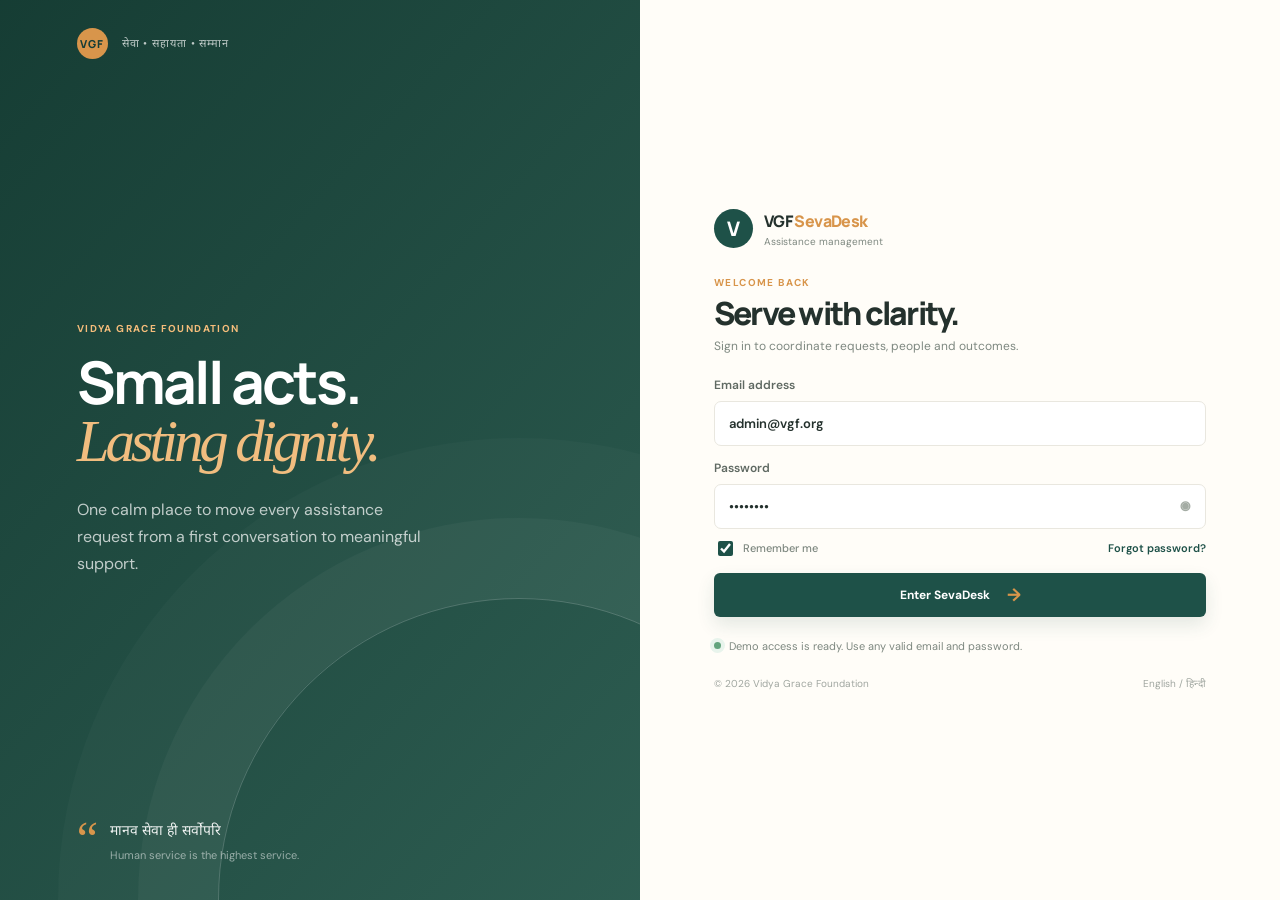
==== commit 064d18b1: "Default to English, translate popups, restore scrolling, add column sorting and clickable rows" ====
--- a/index.html
+++ b/index.html
@@ -59,11 +59,11 @@
           <section id="overviewScreen" class="screen active-screen">
             <div class="page-heading"><div><p class="eyebrow">Thursday, 20 August 2026</p><h1>Good morning, Abhinav <span>✦</span></h1><p class="page-subtitle">Here is what needs your attention today.</p></div><button class="primary-button" data-view="new-ticket">Create request <span>＋</span></button></div>
             <div class="metric-grid"><article class="metric-card metric-primary"><div class="metric-top"><span>Open requests</span><span class="metric-icon">◫</span></div><strong>24</strong><div class="metric-bottom"><span class="trend up">↗ 12%</span><span>vs. last month</span></div><div class="metric-sparkline"><i></i><i></i><i></i><i></i><i></i><i></i><i></i><i></i></div></article><article class="metric-card"><div class="metric-top"><span>Needs review</span><span class="metric-icon icon-amber">◌</span></div><strong>08</strong><div class="metric-bottom"><span class="trend warning">4 urgent</span><span>requiring action</span></div></article><article class="metric-card"><div class="metric-top"><span>Resolved this month</span><span class="metric-icon icon-green">✓</span></div><strong>61</strong><div class="metric-bottom"><span class="trend up">↗ 18%</span><span>great work</span></div></article><article class="metric-card"><div class="metric-top"><span>Average response</span><span class="metric-icon icon-coral">◷</span></div><strong>1.8 <small>days</small></strong><div class="metric-bottom"><span class="trend up">↘ 0.4 days</span><span>faster than before</span></div></article></div>
-            <div class="dashboard-grid"><section class="panel recent-panel"><div class="panel-heading"><div><p class="eyebrow">Live queue</p><h2>Recent requests</h2></div><button class="text-button" data-view="tickets">View all <span>→</span></button></div><div class="ticket-table-wrap"><table class="ticket-table"><thead><tr><th>Request</th><th>Category</th><th>Received</th><th>Status</th><th></th></tr></thead><tbody id="recentTickets"></tbody></table></div></section><aside class="panel activity-panel"><div class="panel-heading"><div><p class="eyebrow">The paper trail</p><h2>Recent activity</h2></div><button class="more-button" aria-label="More activity options">•••</button></div><div id="activityList" class="activity-list"></div></aside></div>
+            <div class="dashboard-grid"><section class="panel recent-panel"><div class="panel-heading"><div><p class="eyebrow">Live queue</p><h2>Recent requests</h2></div><button class="text-button" data-view="tickets">View all <span>→</span></button></div><div class="ticket-table-wrap"><table class="ticket-table"><thead><tr><th>Request</th><th>Category</th><th>Received</th><th>Status</th></tr></thead><tbody id="recentTickets"></tbody></table></div></section><aside class="panel activity-panel"><div class="panel-heading"><div><p class="eyebrow">The paper trail</p><h2>Recent activity</h2></div><button class="more-button" aria-label="More activity options">•••</button></div><div id="activityList" class="activity-list"></div></aside></div>
             <div class="bottom-grid"><section class="panel focus-panel"><div class="panel-heading"><div><p class="eyebrow">Workload</p><h2>Requests by focus area</h2></div><button class="more-button" aria-label="More focus options">•••</button></div><div id="focusChart" class="focus-chart"></div></section><section class="panel mission-panel"><div class="mission-mark">♥</div><div><p class="eyebrow">Our shared why</p><h2>Every request is a person, not a number.</h2><p>Keep the process thoughtful, transparent and human.</p></div><span class="mission-line"></span></section></div>
           </section>
 
-          <section id="ticketsScreen" class="screen"><div class="page-heading compact-heading"><div><p class="eyebrow">Casework</p><h1>All requests</h1><p class="page-subtitle">Review, assign and move assistance requests forward.</p></div><button class="primary-button" data-view="new-ticket">Create request <span>＋</span></button></div><div class="toolbar"><div class="search-box"><span>⌕</span><input id="ticketSearch" placeholder="Search by name, ticket or category..." type="search"></div><select id="statusFilter"><option value="all">All statuses</option><option value="review">Needs review</option><option value="progress">In progress</option><option value="resolved">Resolved</option></select><select id="categoryFilter"><option value="all">All categories</option><option value="medical">Jan Arogya · Medical</option><option value="mentorship">Yuva Kaushal · Mentorship</option><option value="scholarship">Yuva Kaushal · Scholarship</option><option value="women">Nari Samridhi · Women</option><option value="animal">Gaushala · Animal welfare</option><option value="legal">Legal assistance</option></select><button class="filter-button" data-action="filter">☷ <span>Filters</span></button></div><section class="panel all-tickets-panel"><div class="table-caption"><span id="resultCount">12 requests</span><span class="caption-muted">Last synced just now</span></div><div class="ticket-table-wrap"><table class="ticket-table wide-table"><thead><tr><th>Request</th><th>Category</th><th>Assigned to</th><th>Received</th><th>Status</th><th></th></tr></thead><tbody id="allTickets"></tbody></table></div></section></section>
+          <section id="ticketsScreen" class="screen"><div class="page-heading compact-heading"><div><p class="eyebrow">Casework</p><h1>All requests</h1><p class="page-subtitle">Review, assign and move assistance requests forward.</p></div><button class="primary-button" data-view="new-ticket">Create request <span>＋</span></button></div><div class="toolbar"><div class="search-box"><span>⌕</span><input id="ticketSearch" placeholder="Search by name, ticket or category..." type="search"></div><select id="statusFilter"><option value="all">All statuses</option><option value="review">Needs review</option><option value="progress">In progress</option><option value="resolved">Resolved</option></select><select id="categoryFilter"><option value="all">All categories</option><option value="medical">Jan Arogya · Medical</option><option value="mentorship">Yuva Kaushal · Mentorship</option><option value="scholarship">Yuva Kaushal · Scholarship</option><option value="women">Nari Samridhi · Women</option><option value="animal">Gaushala · Animal welfare</option><option value="legal">Legal assistance</option></select><button class="filter-button" data-action="filter">☷ <span>Filters</span></button></div><section class="panel all-tickets-panel"><div class="table-caption"><span id="resultCount">12 requests</span><span class="caption-muted">Last synced just now</span></div><div class="ticket-table-wrap"><table class="ticket-table wide-table"><thead><tr><th data-sort="request" aria-sort="none">Request</th><th data-sort="category" aria-sort="none">Category</th><th data-sort="assignee" aria-sort="none">Assigned to</th><th data-sort="received" aria-sort="none">Received</th><th data-sort="status" aria-sort="none">Status</th></tr></thead><tbody id="allTickets"></tbody></table></div></section></section>
 
           <section id="newTicketScreen" class="screen"><div class="page-heading compact-heading"><div><p class="eyebrow">Casework / New</p><h1>Create a request</h1><p class="page-subtitle">Capture only what is needed to begin a thoughtful review.</p></div><button class="secondary-button" data-view="tickets">Cancel</button></div><form id="ticketForm" class="request-form"><div class="form-main panel"><div class="form-section"><div class="section-number">01</div><div class="section-content"><h2>Applicant details</h2><p>We will use these details to keep the applicant informed.</p><div class="form-grid"><label>Full name *<input name="name" required placeholder="e.g. Meera Sharma"></label><label>Phone number *<input name="phone" required placeholder="+91 98 7654 3210"></label><label>Email address *<input name="email" type="email" required placeholder="name@email.com"></label><label>City / address *<input name="address" required placeholder="City or locality"></label></div></div></div><div class="form-section"><div class="section-number">02</div><div class="section-content"><h2>How can we help?</h2><p>Choose the closest focus area. The request will be routed automatically.</p><label>Assistance category *<select name="category" required><option value="">Select a category</option><option value="medical">Jan Arogya · Medical support</option><option value="mentorship">Yuva Kaushal · Mentorship</option><option value="scholarship">Yuva Kaushal · Scholarship</option><option value="women">Nari Samridhi · Women empowerment</option><option value="animal">Gaushala · Animal welfare</option><option value="legal">Legal assistance</option></select></label><label>Short description *<textarea name="summary" required rows="4" placeholder="Share a few words about the request..."></textarea></label></div></div><div class="form-section"><div class="section-number">03</div><div class="section-content"><h2>Supporting files <span class="optional-label">Optional</span></h2><p>Upload documents or images that help us understand the request. Maximum 5 MB per file.</p><label class="upload-box"><input id="fileInput" type="file" accept=".doc,.docx,.pdf,image/*" multiple><span class="upload-icon">↑</span><strong>Drop files here or browse</strong><small>DOC, DOCX, PDF or images up to 5 MB</small></label><div id="fileList" class="file-list"></div></div></div><div class="consent-row"><input type="checkbox" id="consent" required><label for="consent">I confirm the applicant has agreed to VGF using these details to review this request.</label></div></div><aside class="form-aside"><div class="routing-card"><span class="route-icon">✦</span><p class="eyebrow">Automatic routing</p><h3>Right person, sooner.</h3><p>Once submitted, SevaDesk will create a ticket and route it to the relevant VGF caseworker based on category.</p><div class="route-rule"><span>Default response goal</span><strong>Within 2 working days</strong></div></div><div class="privacy-note"><span>⊙</span><div><strong>Privacy by design</strong><p>We only collect the minimum details needed for a first review. Sensitive health information is not requested in this MVP.</p></div></div><button class="primary-button full-width" type="submit">Submit request <span>→</span></button></aside></form></section>
 
--- a/styles.css
+++ b/styles.css
@@ -142,13 +142,21 @@
 .panel-heading h2 { margin: 7px 0 0; font: 700 17px Manrope, sans-serif; letter-spacing: -.045em; }
 .text-button { padding: 4px 0; color: var(--green); background: transparent; font-size: 11px; font-weight: 700; }.text-button span { margin-left: 8px; color: var(--saffron); font-size: 16px; }
 .ticket-table-wrap { overflow-x: auto; }
-.ticket-table { width: 100%; border-collapse: collapse; min-width: 550px; }
-.ticket-table th { padding: 9px 23px 11px; border-bottom: 1px solid var(--line); color: #acb1ab; font-size: 9px; font-weight: 700; text-align: left; text-transform: uppercase; letter-spacing: .07em; white-space: nowrap; }
-.ticket-table td { padding: 15px 23px; border-bottom: 1px solid #f0eee8; color: #7e8780; font-size: 11px; white-space: nowrap; }.ticket-table tr:last-child td { border-bottom: 0; }.ticket-table tbody tr { transition: background .2s; }.ticket-table tbody tr:hover { background: #fbfaf5; }
-.request-person { display: flex; align-items: center; gap: 9px; min-width: 170px; color: var(--ink); font-weight: 700; }.request-person .avatar { width: 27px; height: 27px; font-size: 9px; }.request-person small { display: block; margin-top: 3px; color: var(--soft); font-size: 9px; font-weight: 500; }
+.ticket-table { width: 100%; border-collapse: collapse; table-layout: fixed; }
+.ticket-table th { padding: 9px 14px 11px; border-bottom: 1px solid var(--line); color: #acb1ab; font-size: 9px; font-weight: 700; text-align: left; text-transform: uppercase; letter-spacing: .07em; }
+.ticket-table td { padding: 14px; border-bottom: 1px solid #f0eee8; color: #7e8780; font-size: 11px; overflow-wrap: anywhere; }.ticket-table tr:last-child td { border-bottom: 0; }.ticket-table tbody tr { cursor: pointer; outline-offset: -2px; transition: background .2s; }.ticket-table tbody tr:hover, .ticket-table tbody tr:focus-visible { background: #f6f7f2; }
+.received-cell { white-space: normal; }
+.request-person { display: flex; align-items: center; gap: 9px; color: var(--ink); font-weight: 700; }.request-person .avatar { width: 27px; height: 27px; font-size: 9px; }.request-person > div { min-width: 0; }.request-person small { display: block; margin-top: 3px; color: var(--soft); font-size: 9px; font-weight: 500; }
 .category-cell { color: #59655d !important; font-weight: 600; }.category-cell small { display: block; margin-top: 3px; color: var(--soft); font-size: 9px; font-weight: 400; }.category-icon { display: inline-grid; place-items: center; width: 20px; height: 20px; margin-right: 6px; vertical-align: middle; border-radius: 50%; background: var(--green-soft); }.category-icon img { width: 13px; height: 13px; object-fit: contain; }
-.status-pill { display: inline-flex; align-items: center; gap: 6px; padding: 5px 9px; border-radius: 20px; font-size: 9px; font-weight: 700; }.status-pill::before { content: ""; width: 5px; height: 5px; border-radius: 50%; background: currentColor; }.status-review { color: #b77b2f; background: var(--saffron-pale); }.status-progress { color: #527f96; background: var(--blue-pale); }.status-resolved { color: #4e8a68; background: var(--green-soft); }.status-rejected { color: #b66259; background: var(--coral-pale); }
+.status-pill { display: inline-flex; align-items: center; gap: 6px; padding: 5px 9px; border-radius: 20px; font-size: 9px; font-weight: 700; text-align: left; }.status-pill::before { content: ""; flex: 0 0 auto; width: 5px; height: 5px; border-radius: 50%; background: currentColor; }.status-review { color: #b77b2f; background: var(--saffron-pale); }.status-progress { color: #527f96; background: var(--blue-pale); }.status-resolved { color: #4e8a68; background: var(--green-soft); }.status-rejected { color: #b66259; background: var(--coral-pale); }
 .row-action { width: 27px; height: 27px; color: #a0a79f; border-radius: 50%; background: transparent; }.row-action:hover { color: var(--green); background: var(--green-soft); }
+.wide-table th:nth-child(1) { width: 28%; }.wide-table th:nth-child(2) { width: 22%; }.wide-table th:nth-child(3) { width: 20%; }.wide-table th:nth-child(4) { width: 16%; }.wide-table th:nth-child(5) { width: 14%; }
+.recent-panel .ticket-table th:nth-child(1) { width: 34%; }.recent-panel .ticket-table th:nth-child(2) { width: 26%; }.recent-panel .ticket-table th:nth-child(3) { width: 20%; }.recent-panel .ticket-table th:nth-child(4) { width: 20%; }
+.ticket-table th[data-sort] { cursor: pointer; user-select: none; transition: color .2s; }
+.ticket-table th[data-sort]:hover { color: var(--green); }
+.ticket-table th[data-sort]::after { content: "\2195"; margin-left: 5px; font-size: 9px; opacity: .35; }
+.ticket-table th[data-sort].sort-asc::after { content: "\2191"; color: var(--saffron); opacity: 1; }
+.ticket-table th[data-sort].sort-desc::after { content: "\2193"; color: var(--saffron); opacity: 1; }
 .activity-panel { overflow: hidden; }.activity-list { padding: 0 23px 20px; }.activity-item { position: relative; display: flex; gap: 12px; padding: 13px 0; }.activity-item:not(:last-child)::after { content: ""; position: absolute; top: 41px; bottom: -7px; left: 13px; width: 1px; background: var(--line); }.activity-icon { position: relative; z-index: 1; display: grid; place-items: center; width: 27px; height: 27px; border: 4px solid var(--paper); border-radius: 50%; color: var(--green); background: var(--green-soft); font-size: 10px; }.activity-icon.amber { color: #ad7635; background: var(--saffron-pale); }.activity-icon.coral { color: var(--coral); background: var(--coral-pale); }.activity-item p { margin: 0; color: #68726a; font-size: 10px; line-height: 1.5; }.activity-item p strong { color: var(--ink); }.activity-item small { display: block; margin-top: 4px; color: #b1b5af; font-size: 9px; }
 .focus-chart { display: grid; gap: 15px; padding: 0 23px 24px; }.focus-row { display: grid; grid-template-columns: 125px 1fr 30px; align-items: center; gap: 12px; color: #7d867e; font-size: 10px; }.focus-label { overflow: hidden; text-overflow: ellipsis; white-space: nowrap; }.bar-track { height: 6px; overflow: hidden; border-radius: 10px; background: #f0eee8; }.bar-fill { height: 100%; border-radius: inherit; background: var(--green); }.focus-row:nth-child(2) .bar-fill { background: var(--saffron); }.focus-row:nth-child(3) .bar-fill { background: var(--coral); }.focus-row:nth-child(4) .bar-fill { background: #6e9a9b; }.focus-number { color: var(--ink); font-weight: 700; text-align: right; }
 .mission-panel { position: relative; overflow: hidden; display: flex; align-items: flex-start; gap: 17px; min-height: 174px; padding: 26px; border: 0; color: #fff; background: var(--green); }.mission-panel::after { content: ""; position: absolute; right: -100px; bottom: -150px; width: 350px; height: 350px; border: 1px solid rgba(255,255,255,.16); border-radius: 50%; box-shadow: 0 0 0 40px rgba(255,255,255,.03), 0 0 0 80px rgba(255,255,255,.03); }.mission-mark { display: grid; place-items: center; flex: 0 0 auto; width: 38px; height: 38px; border-radius: 50%; color: var(--green); background: var(--saffron); font-size: 17px; }.mission-panel .eyebrow { color: #f0b873; }.mission-panel h2 { position: relative; z-index: 1; max-width: 280px; margin: 8px 0 10px; font: 700 20px Manrope, sans-serif; line-height: 1.18; letter-spacing: -.055em; }.mission-panel p:last-child { position: relative; z-index: 1; max-width: 260px; margin: 0; color: rgba(255,255,255,.6); font-size: 11px; line-height: 1.5; }
@@ -159,7 +167,7 @@
 .toast { position: fixed; z-index: 20; right: 25px; bottom: 25px; max-width: 340px; padding: 13px 17px; border-radius: 6px; color: #fff; background: var(--green-deep); box-shadow: var(--shadow); font-size: 11px; opacity: 0; pointer-events: none; transform: translateY(10px); transition: opacity .25s, transform .25s; }.toast.show { opacity: 1; transform: none; }.modal-backdrop { position: fixed; z-index: 15; inset: 0; display: grid; place-items: center; padding: 20px; background: rgba(22,61,55,.45); backdrop-filter: blur(4px); }.ticket-modal { position: relative; width: min(560px, 100%); max-height: 90vh; overflow: auto; padding: 30px; border-radius: 12px; background: var(--paper); box-shadow: 0 20px 70px rgba(16,43,38,.22); }.modal-close { position: absolute; top: 17px; right: 18px; width: 28px; height: 28px; border-radius: 50%; color: var(--muted); background: #f4f1e9; font-size: 19px; }.modal-kicker { color: var(--saffron); font-size: 10px; font-weight: 700; letter-spacing: .13em; text-transform: uppercase; }.modal-title { margin: 8px 0 4px; font: 700 24px Manrope, sans-serif; letter-spacing: -.05em; }.modal-subtitle { margin: 0 0 22px; color: var(--muted); font-size: 12px; }.detail-grid { display: grid; grid-template-columns: 1fr 1fr; gap: 14px; padding: 18px 0; border-top: 1px solid var(--line); }.detail-item span { display: block; margin-bottom: 5px; color: var(--soft); font-size: 9px; text-transform: uppercase; letter-spacing: .07em; }.detail-item strong { font-size: 11px; }.modal-remark { padding: 15px; border-radius: 7px; color: #65736a; background: #f6f6ef; font-size: 11px; line-height: 1.6; }.modal-actions { display: flex; gap: 9px; margin-top: 22px; }.modal-actions select { flex: 1; }.modal-actions .primary-button { flex: 0 0 auto; }
 @media (max-width: 1100px) { .login-view { grid-template-columns: 1fr; }.login-art { min-height: 380px; padding: 35px 8vw; }.art-copy { margin-top: 0; }.login-panel { max-width: 600px; padding: 62px 8vw; }.login-heading { margin-top: 0; }.sidebar { width: 210px; }.main-content { width: calc(100% - 210px); margin-left: 210px; }.topbar, .content-scroll { padding-right: 35px; padding-left: 35px; }.metric-grid { grid-template-columns: repeat(2, 1fr); }.flow-layout { grid-template-columns: 1fr; }.flow-aside { grid-template-columns: 1fr 1fr; } }
 @media (max-width: 790px) { .sidebar { position: relative; width: 100%; height: auto; min-height: 0; padding: 16px; border-right: 0; border-bottom: 1px solid var(--line); overflow: hidden; }.sidebar-brand { padding: 0 5px 16px; }.sidebar-label, .sidebar-bottom { display: none; }.side-nav { display: flex; width: 100%; max-width: 100%; overflow-x: auto; gap: 3px; }.nav-item { width: auto; flex: 0 0 auto; padding: 0 12px; }.nav-item.active::before { top: auto; right: 15px; bottom: 0; left: 15px; width: auto; height: 3px; }.dashboard-view { display: block; width: 100%; max-width: 100%; overflow: hidden; }.main-content { width: 100%; max-width: 100%; margin-left: 0; overflow: hidden; }.topbar { height: 60px; padding: 0 19px; }.content-scroll { width: 100%; max-width: 100%; overflow: hidden; padding: 31px 19px 50px; }.panel, .screen { max-width: 100%; }.dashboard-grid, .bottom-grid, .request-form { grid-template-columns: minmax(0, 1fr); }.metric-grid { gap: 10px; }.metric-card { min-height: 135px; padding: 15px; }.page-heading { align-items: flex-start; flex-direction: column; gap: 19px; }.page-heading > button { align-self: flex-start; }.toolbar { align-items: stretch; flex-wrap: wrap; }.search-box { flex: 1 1 100%; max-width: none; }.toolbar select { flex: 1; min-width: 0; }.filter-button { flex: 0 0 auto; }.form-aside { order: -1; }.flow-aside { grid-template-columns: 1fr; }.flow-legend { display: none; }.process-line { padding-right: 16px; padding-left: 16px; }.process-line::before { left: 40px; }.flow-step { grid-template-columns: 39px 1fr; gap: 11px; }.login-view { display: block; }.login-art { min-height: 390px; }.login-panel { padding: 40px 27px 30px; }.login-footer { margin-top: 48px; } }
-@media (max-width: 480px) { .art-copy h1 { font-size: 45px; }.art-copy > p:last-child { font-size: 14px; }.metric-card > strong { font-size: 27px; }.metric-bottom { display: block; line-height: 1.7; }.form-grid, .report-cards { grid-template-columns: 1fr; }.panel-heading { padding-right: 16px; padding-left: 16px; }.activity-list, .focus-chart { padding-right: 16px; padding-left: 16px; }.ticket-table th, .ticket-table td { padding-right: 12px; padding-left: 12px; }.wide-table { min-width: 740px; }.topbar-actions { gap: 12px; }.breadcrumbs span, .breadcrumbs b { display: none; }.login-footer { gap: 20px; font-size: 9px; } }
+@media (max-width: 480px) { .art-copy h1 { font-size: 45px; }.art-copy > p:last-child { font-size: 14px; }.metric-card > strong { font-size: 27px; }.metric-bottom { display: block; line-height: 1.7; }.form-grid, .report-cards { grid-template-columns: 1fr; }.panel-heading { padding-right: 16px; padding-left: 16px; }.activity-list, .focus-chart { padding-right: 16px; padding-left: 16px; }.ticket-table th, .ticket-table td { padding-right: 12px; padding-left: 12px; }.topbar-actions { gap: 12px; }.breadcrumbs span, .breadcrumbs b { display: none; }.login-footer { gap: 20px; font-size: 9px; } }
 #peopleScreen { display: none !important; }
 body { font-size: 14px; }
 .nav-item { font-size: 13px; }
@@ -174,8 +182,7 @@
 .flow-legend, .scenario-heading > span, .scenario-start small, .scenario-branch small { font-size: 10px; }
 body { zoom: 1; }
 @media (min-width: 600px) {
-  html, body { overflow: hidden; }
-  .login-view { min-height: 100vh; height: 100vh; grid-template-columns: minmax(0, 1fr) minmax(0, 1fr); overflow: hidden; }
+  .login-view { min-height: 100vh; grid-template-columns: minmax(0, 1fr) minmax(0, 1fr); }
   .login-art { padding: 28px 6vw 32px; }
   .art-copy { margin-top: 4vh; }
   .art-copy h1 { font-size: clamp(38px, 4.6vw, 62px); }
@@ -185,24 +192,21 @@
   .login-heading > p:last-child { font-size: 12px; line-height: 1.45; }
   .login-form { gap: 14px; }
   .login-footer { margin-top: 24px; }
-  .dashboard-view { height: 100vh; overflow: hidden; }
-  .main-content { height: 100vh; overflow: hidden; }
-  .content-scroll { height: calc(100vh - 80px); overflow: hidden; padding: 25px 36px 28px; }
-  #overviewScreen .page-heading { margin-bottom: 18px; }
-  #overviewScreen .page-heading h1 { margin-top: 4px; margin-bottom: 4px; font-size: 28px; }
-  #overviewScreen .page-subtitle { font-size: 12px; }
-  #overviewScreen .metric-grid { gap: 10px; margin-bottom: 15px; }
-  #overviewScreen .metric-card { min-height: 105px; padding: 13px 15px; }
-  #overviewScreen .metric-card > strong { margin: 8px 0 7px; font-size: 26px; }
-  #overviewScreen .metric-top { font-size: 10px; }
-  #overviewScreen .metric-bottom { font-size: 9px; }
-  #overviewScreen .dashboard-grid { gap: 12px; margin-bottom: 0; }
-  #overviewScreen .panel-heading { padding: 15px 17px 11px; }
-  #overviewScreen .panel-heading h2 { margin-top: 5px; font-size: 15px; }
-  #overviewScreen .recent-panel .ticket-table-wrap, #overviewScreen .activity-list { max-height: 205px; overflow-y: auto; }
-  #overviewScreen .ticket-table th { padding: 7px 17px 8px; font-size: 8px; }
-  #overviewScreen .ticket-table td { padding: 10px 17px; font-size: 10px; }
-  #overviewScreen .bottom-grid { display: none; }
+  .topbar { position: sticky; top: 0; z-index: 4; height: 66px; background: var(--paper); }
+  .content-scroll { padding: 24px 36px 40px; }
+  .page-heading { margin-bottom: 20px; }
+  .page-heading h1 { margin-top: 4px; margin-bottom: 4px; font-size: 28px; }
+  .page-subtitle { font-size: 12px; }
+  .metric-grid { gap: 12px; margin-bottom: 16px; }
+  .metric-card { min-height: 112px; padding: 15px 17px; }
+  .metric-card > strong { margin: 9px 0 8px; font-size: 27px; }
+  .metric-top { font-size: 11px; }
+  .metric-bottom { font-size: 10px; }
+  .dashboard-grid, .bottom-grid { gap: 14px; margin-bottom: 14px; }
+  .panel-heading { padding: 16px 19px 12px; }
+  .panel-heading h2 { margin-top: 5px; font-size: 16px; }
+  .ticket-table th { padding: 8px 14px 9px; }
+  .ticket-table td { padding: 12px 14px; }
 }
 @media (min-width: 900px) {
   #overviewScreen .metric-grid { grid-template-columns: repeat(4, minmax(0, 1fr)); }
